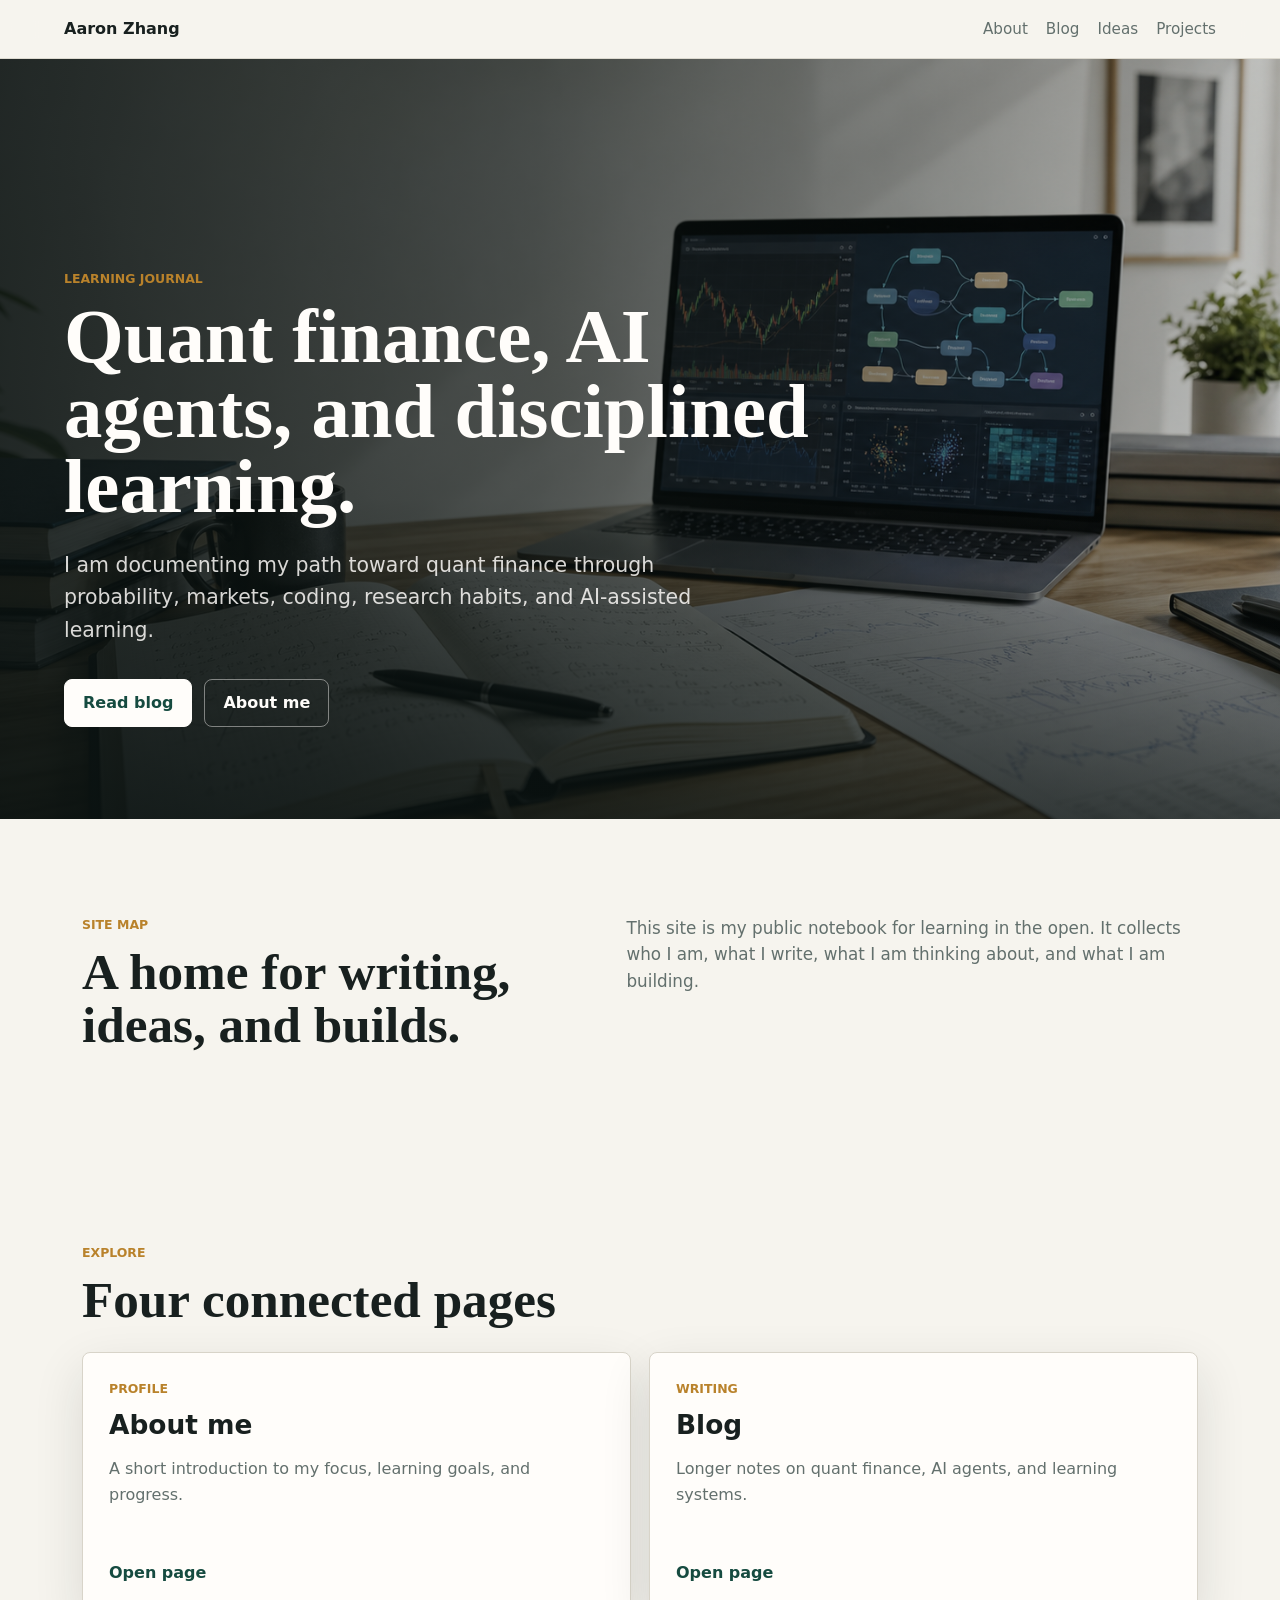
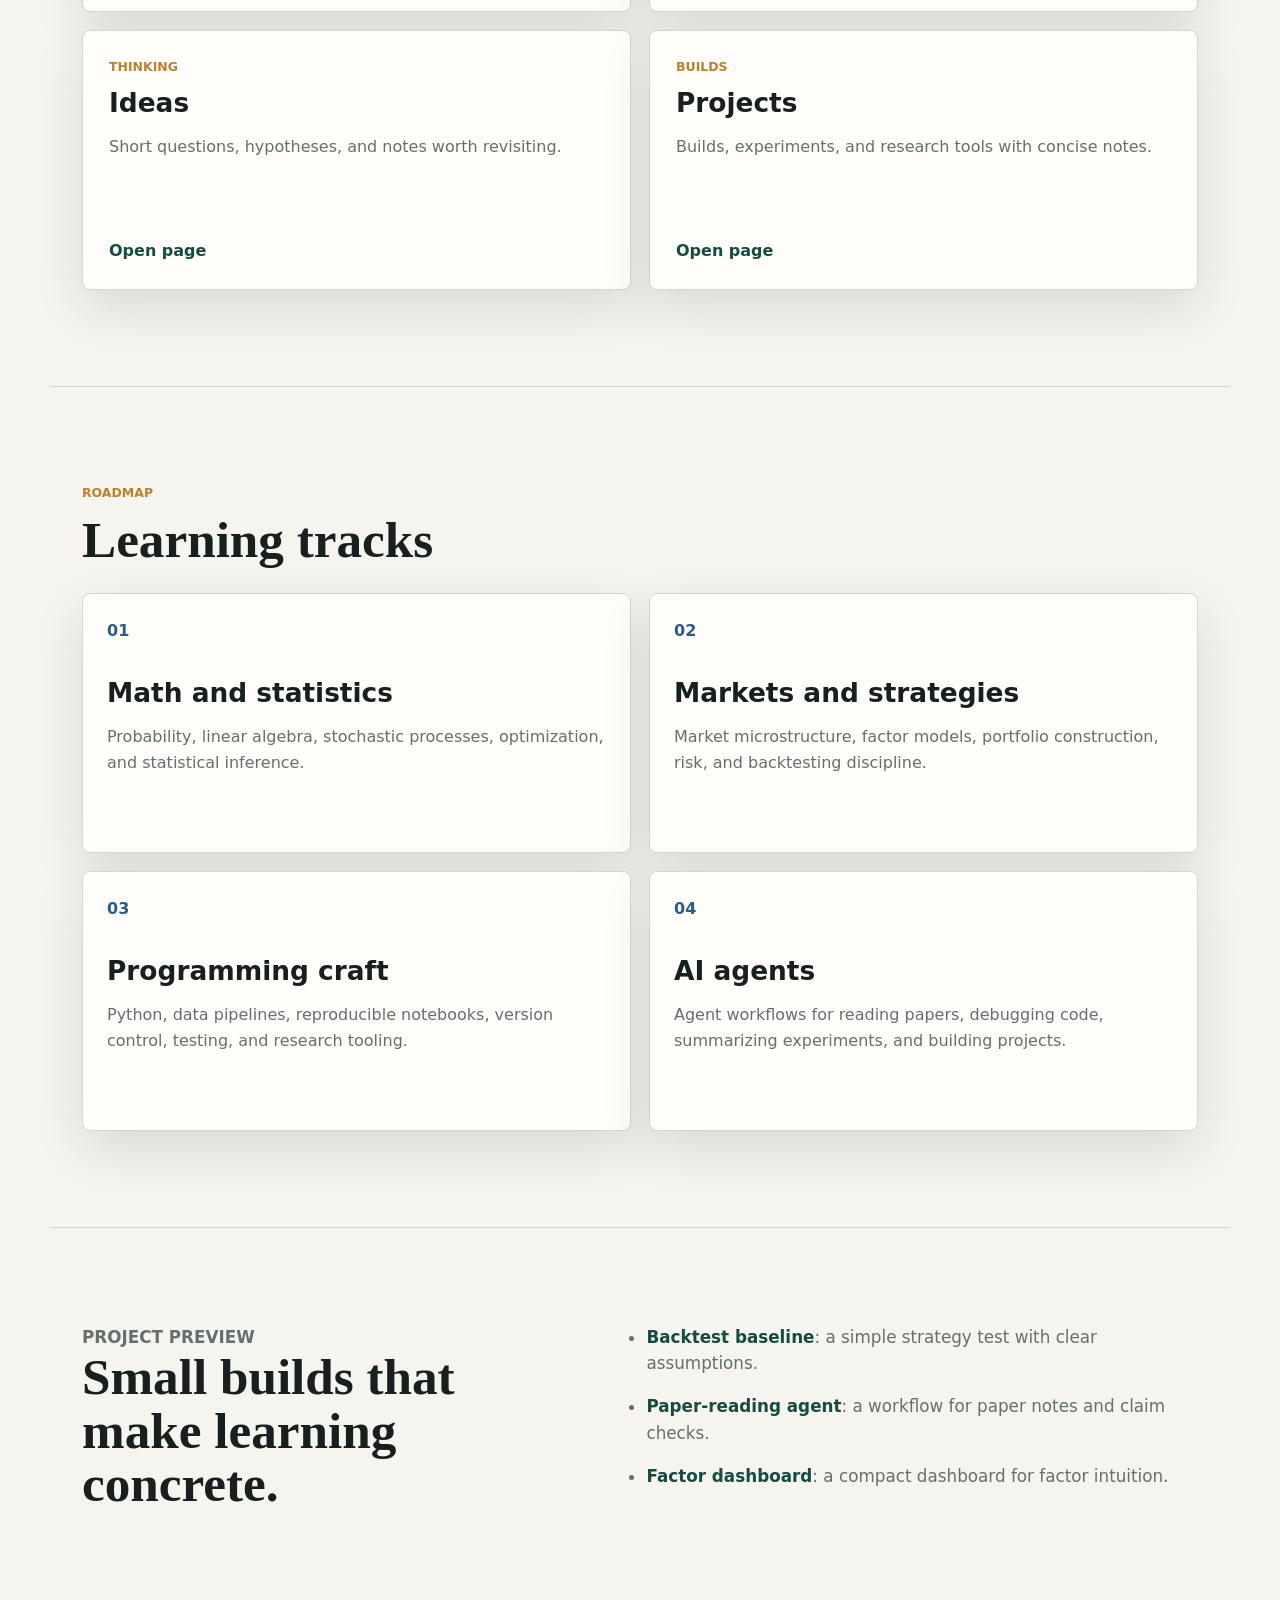
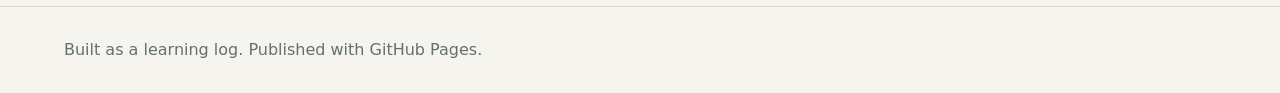
==== index.html @ 784edcb5 "first draft" ====
<!DOCTYPE html>
<html lang="en">
<head>
  <meta charset="UTF-8">
  <meta name="viewport" content="width=device-width, initial-scale=1.0">
  <title>Aaron Zhang | Quant Finance and AI Agents</title>
  <meta name="description" content="Aaron Zhang's learning journal on quant finance, machine learning, and AI agents.">
  <link rel="stylesheet" href="styles.css">
</head>
<body>
  <header class="site-header">
    <a class="brand" href="index.html">Aaron Zhang</a>
    <nav class="nav" aria-label="Main navigation">
      <a href="about/">About</a>
      <a href="blog/">Blog</a>
      <a href="ideas/">Ideas</a>
      <a href="projects/">Projects</a>
    </nav>
  </header>

  <main>
    <section class="hero">
      <img class="hero-image" src="assets/images/quant-ai-desk.png" alt="Desk with market charts, notes, and AI workflow diagrams">
      <div class="hero-overlay"></div>
      <div class="hero-content">
        <p class="eyebrow">Learning journal</p>
        <h1>Quant finance, AI agents, and disciplined learning.</h1>
        <p class="intro">
          I am documenting my path toward quant finance through probability, markets,
          coding, research habits, and AI-assisted learning.
        </p>
        <div class="hero-actions" aria-label="Primary links">
          <a class="button primary" href="blog/">Read blog</a>
          <a class="button secondary" href="about/">About me</a>
        </div>
      </div>
    </section>

    <section class="section split" id="about">
      <div>
        <p class="section-label">Site map</p>
        <h2>A home for writing, ideas, and builds.</h2>
      </div>
      <p>
        This site is my public notebook for learning in the open. It collects who I am,
        what I write, what I am thinking about, and what I am building.
      </p>
    </section>

    <section class="section" id="pages">
      <div class="section-heading">
        <p class="section-label">Explore</p>
        <h2>Four connected pages</h2>
      </div>

      <div class="post-grid">
        <article class="post-card">
          <p class="post-meta">Profile</p>
          <h3><a href="about/">About me</a></h3>
          <p>A short introduction to my focus, learning goals, and progress.</p>
          <a class="read-link" href="about/">Open page</a>
        </article>
        <article class="post-card">
          <p class="post-meta">Writing</p>
          <h3><a href="blog/">Blog</a></h3>
          <p>Longer notes on quant finance, AI agents, and learning systems.</p>
          <a class="read-link" href="blog/">Open page</a>
        </article>
        <article class="post-card">
          <p class="post-meta">Thinking</p>
          <h3><a href="ideas/">Ideas</a></h3>
          <p>Short questions, hypotheses, and notes worth revisiting.</p>
          <a class="read-link" href="ideas/">Open page</a>
        </article>
        <article class="post-card">
          <p class="post-meta">Builds</p>
          <h3><a href="projects/">Projects</a></h3>
          <p>Builds, experiments, and research tools with concise notes.</p>
          <a class="read-link" href="projects/">Open page</a>
        </article>
      </div>
    </section>

    <section class="section roadmap" id="roadmap">
      <div class="section-heading">
        <p class="section-label">Roadmap</p>
        <h2>Learning tracks</h2>
      </div>
      <div class="track-grid">
        <div class="track"><span class="track-number">01</span><h3>Math and statistics</h3><p>Probability, linear algebra, stochastic processes, optimization, and statistical inference.</p></div>
        <div class="track"><span class="track-number">02</span><h3>Markets and strategies</h3><p>Market microstructure, factor models, portfolio construction, risk, and backtesting discipline.</p></div>
        <div class="track"><span class="track-number">03</span><h3>Programming craft</h3><p>Python, data pipelines, reproducible notebooks, version control, testing, and research tooling.</p></div>
        <div class="track"><span class="track-number">04</span><h3>AI agents</h3><p>Agent workflows for reading papers, debugging code, summarizing experiments, and building projects.</p></div>
      </div>
    </section>

    <section class="section projects" id="projects-preview">
      <div>
        <p class="section-label">Project preview</p>
        <h2>Small builds that make learning concrete.</h2>
      </div>
      <ul class="project-list">
        <li><a href="projects/backtest-baseline/">Backtest baseline</a>: a simple strategy test with clear assumptions.</li>
        <li><a href="projects/paper-reading-agent/">Paper-reading agent</a>: a workflow for paper notes and claim checks.</li>
        <li><a href="projects/factor-dashboard/">Factor dashboard</a>: a compact dashboard for factor intuition.</li>
      </ul>
    </section>
  </main>

  <footer class="footer">
    <p>Built as a learning log. Published with GitHub Pages.</p>
  </footer>
</body>
</html>
---- styles.css ----
:root {
  --bg: #f6f4ee;
  --paper: #fffdfa;
  --ink: #18201f;
  --muted: #63706d;
  --line: #d8d4c9;
  --green: #1f6f5b;
  --green-dark: #164b40;
  --gold: #b9822b;
  --blue: #2d5c88;
  --shadow: 0 18px 50px rgba(24, 32, 31, 0.12);
}

* {
  box-sizing: border-box;
}

html {
  scroll-behavior: smooth;
}

body {
  margin: 0;
  background: var(--bg);
  color: var(--ink);
  font-family: Inter, ui-sans-serif, system-ui, -apple-system, BlinkMacSystemFont, "Segoe UI", sans-serif;
  line-height: 1.6;
}

a {
  color: inherit;
}

.site-header {
  position: sticky;
  top: 0;
  z-index: 10;
  display: flex;
  align-items: center;
  justify-content: space-between;
  gap: 24px;
  padding: 16px clamp(20px, 5vw, 64px);
  border-bottom: 1px solid rgba(216, 212, 201, 0.8);
  background: rgba(246, 244, 238, 0.88);
  backdrop-filter: blur(16px);
}

.brand {
  color: var(--ink);
  font-weight: 760;
  text-decoration: none;
}

.nav {
  display: flex;
  flex-wrap: wrap;
  gap: 18px;
  color: var(--muted);
  font-size: 0.95rem;
}

.nav a {
  text-decoration: none;
}

.nav a:hover,
.read-link:hover,
.post-card h3 a:hover,
.project-list a:hover {
  color: var(--green);
}

.hero {
  position: relative;
  min-height: min(760px, calc(100vh - 56px));
  overflow: hidden;
  display: grid;
  align-items: end;
  padding: clamp(48px, 8vw, 92px) clamp(20px, 5vw, 64px);
}

.hero-image,
.hero-overlay {
  position: absolute;
  inset: 0;
  width: 100%;
  height: 100%;
}

.hero-image {
  object-fit: cover;
}

.hero-overlay {
  background:
    linear-gradient(90deg, rgba(10, 18, 17, 0.86) 0%, rgba(10, 18, 17, 0.68) 42%, rgba(10, 18, 17, 0.22) 100%),
    linear-gradient(0deg, rgba(10, 18, 17, 0.68), transparent 42%);
}

.hero-content {
  position: relative;
  max-width: 830px;
  color: #fffdfa;
}

.eyebrow,
.section-label,
.post-meta {
  margin: 0 0 10px;
  color: var(--gold);
  font-size: 0.78rem;
  font-weight: 800;
  letter-spacing: 0;
  text-transform: uppercase;
}

.hero h1 {
  max-width: 800px;
  margin: 0;
  font-family: Georgia, "Times New Roman", serif;
  font-size: clamp(2.5rem, 6vw, 5.6rem);
  line-height: 0.98;
  font-weight: 680;
}

.intro {
  max-width: 660px;
  margin: 24px 0 0;
  color: rgba(255, 253, 250, 0.84);
  font-size: clamp(1.04rem, 1.8vw, 1.28rem);
}

.hero-actions {
  display: flex;
  flex-wrap: wrap;
  gap: 12px;
  margin-top: 32px;
}

.button {
  display: inline-flex;
  align-items: center;
  justify-content: center;
  min-height: 44px;
  padding: 10px 18px;
  border: 1px solid rgba(255, 253, 250, 0.44);
  border-radius: 8px;
  font-weight: 760;
  text-decoration: none;
}

.button.primary {
  border-color: #fffdfa;
  background: #fffdfa;
  color: var(--green-dark);
}

.button.secondary {
  color: #fffdfa;
}

.section {
  max-width: 1180px;
  margin: 0 auto;
  padding: clamp(56px, 8vw, 96px) clamp(20px, 5vw, 32px);
}

.split,
.projects {
  display: grid;
  grid-template-columns: minmax(0, 0.9fr) minmax(280px, 1.1fr);
  gap: clamp(28px, 6vw, 80px);
  align-items: start;
}

.section h2 {
  margin: 0;
  max-width: 760px;
  font-family: Georgia, "Times New Roman", serif;
  font-size: clamp(2rem, 4vw, 3.5rem);
  line-height: 1.04;
}

.section-heading {
  margin-bottom: 26px;
}

.split > p,
.projects p,
.project-list {
  margin: 0;
  color: var(--muted);
  font-size: 1.05rem;
}

.post-grid,
.track-grid {
  display: grid;
  grid-template-columns: repeat(2, minmax(0, 1fr));
  gap: 18px;
}

.post-card,
.track {
  min-height: 260px;
  border: 1px solid var(--line);
  border-radius: 8px;
  background: var(--paper);
  box-shadow: var(--shadow);
}

.post-card {
  display: flex;
  flex-direction: column;
  padding: 26px;
}

.post-card h3,
.track h3 {
  margin: 0;
  font-size: clamp(1.3rem, 2.2vw, 1.65rem);
  line-height: 1.18;
}

.post-card h3 a {
  text-decoration: none;
}

.post-card p:not(.post-meta),
.track p {
  color: var(--muted);
}

.post-card p:not(.post-meta) {
  margin: 16px 0 24px;
}

.read-link {
  margin-top: auto;
  color: var(--green-dark);
  font-weight: 760;
  text-decoration: none;
}

.roadmap {
  border-top: 1px solid var(--line);
  border-bottom: 1px solid var(--line);
}

.track {
  padding: 24px;
}

.track-number {
  display: block;
  margin-bottom: 34px;
  color: var(--blue);
  font-weight: 850;
}

.project-list {
  display: grid;
  gap: 16px;
  padding-left: 20px;
}

.project-list a {
  color: var(--green-dark);
  font-weight: 760;
  text-decoration: none;
}

.footer {
  padding: 30px clamp(20px, 5vw, 64px);
  border-top: 1px solid var(--line);
  color: var(--muted);
}

.footer p {
  margin: 0;
}

.post-page {
  max-width: 860px;
  margin: 0 auto;
  padding: clamp(48px, 8vw, 88px) clamp(20px, 5vw, 32px);
}

.post-page header {
  padding-bottom: 28px;
  border-bottom: 1px solid var(--line);
}

.post-page h1 {
  margin: 0;
  font-family: Georgia, "Times New Roman", serif;
  font-size: clamp(2.35rem, 6vw, 4.8rem);
  line-height: 1;
}

.post-page article {
  padding-top: 34px;
}

.post-page h2 {
  margin-top: 42px;
  font-size: 1.55rem;
  line-height: 1.2;
}

.post-page p,
.post-page li {
  color: #38423f;
  font-size: 1.06rem;
}

.post-page a {
  color: var(--green-dark);
  font-weight: 720;
}

.back-link {
  display: inline-block;
  margin-bottom: 28px;
  color: var(--green-dark);
  font-weight: 760;
  text-decoration: none;
}

.page-shell {
  padding-bottom: clamp(24px, 5vw, 48px);
}

.page-hero {
  max-width: 1180px;
  margin: 0 auto;
  padding: clamp(56px, 8vw, 96px) clamp(20px, 5vw, 32px) clamp(20px, 4vw, 36px);
}

.page-hero h1 {
  max-width: 900px;
  margin: 0;
  font-family: Georgia, "Times New Roman", serif;
  font-size: clamp(2.5rem, 6vw, 5.4rem);
  line-height: 1;
  font-weight: 680;
}

.intro.dark {
  color: var(--muted);
}

.section.compact {
  padding-top: clamp(28px, 5vw, 56px);
}

.idea-list {
  display: grid;
  gap: 18px;
}

.idea-item {
  border-top: 1px solid var(--line);
  padding: 28px 0 10px;
}

.idea-item h2 {
  max-width: 900px;
  font-size: clamp(1.55rem, 3vw, 2.5rem);
}

.idea-item p:not(.post-meta) {
  max-width: 760px;
  margin: 14px 0 0;
  color: var(--muted);
  font-size: 1.05rem;
}

@media (max-width: 760px) {
  .site-header {
    align-items: flex-start;
    flex-direction: column;
    gap: 8px;
  }

  .hero {
    min-height: 720px;
    padding-top: 80px;
  }

  .hero-overlay {
    background:
      linear-gradient(90deg, rgba(10, 18, 17, 0.88), rgba(10, 18, 17, 0.6)),
      linear-gradient(0deg, rgba(10, 18, 17, 0.7), transparent 48%);
  }

  .split,
  .projects,
  .post-grid,
  .track-grid {
    grid-template-columns: 1fr;
  }

  .post-card,
  .track {
    min-height: auto;
  }
}
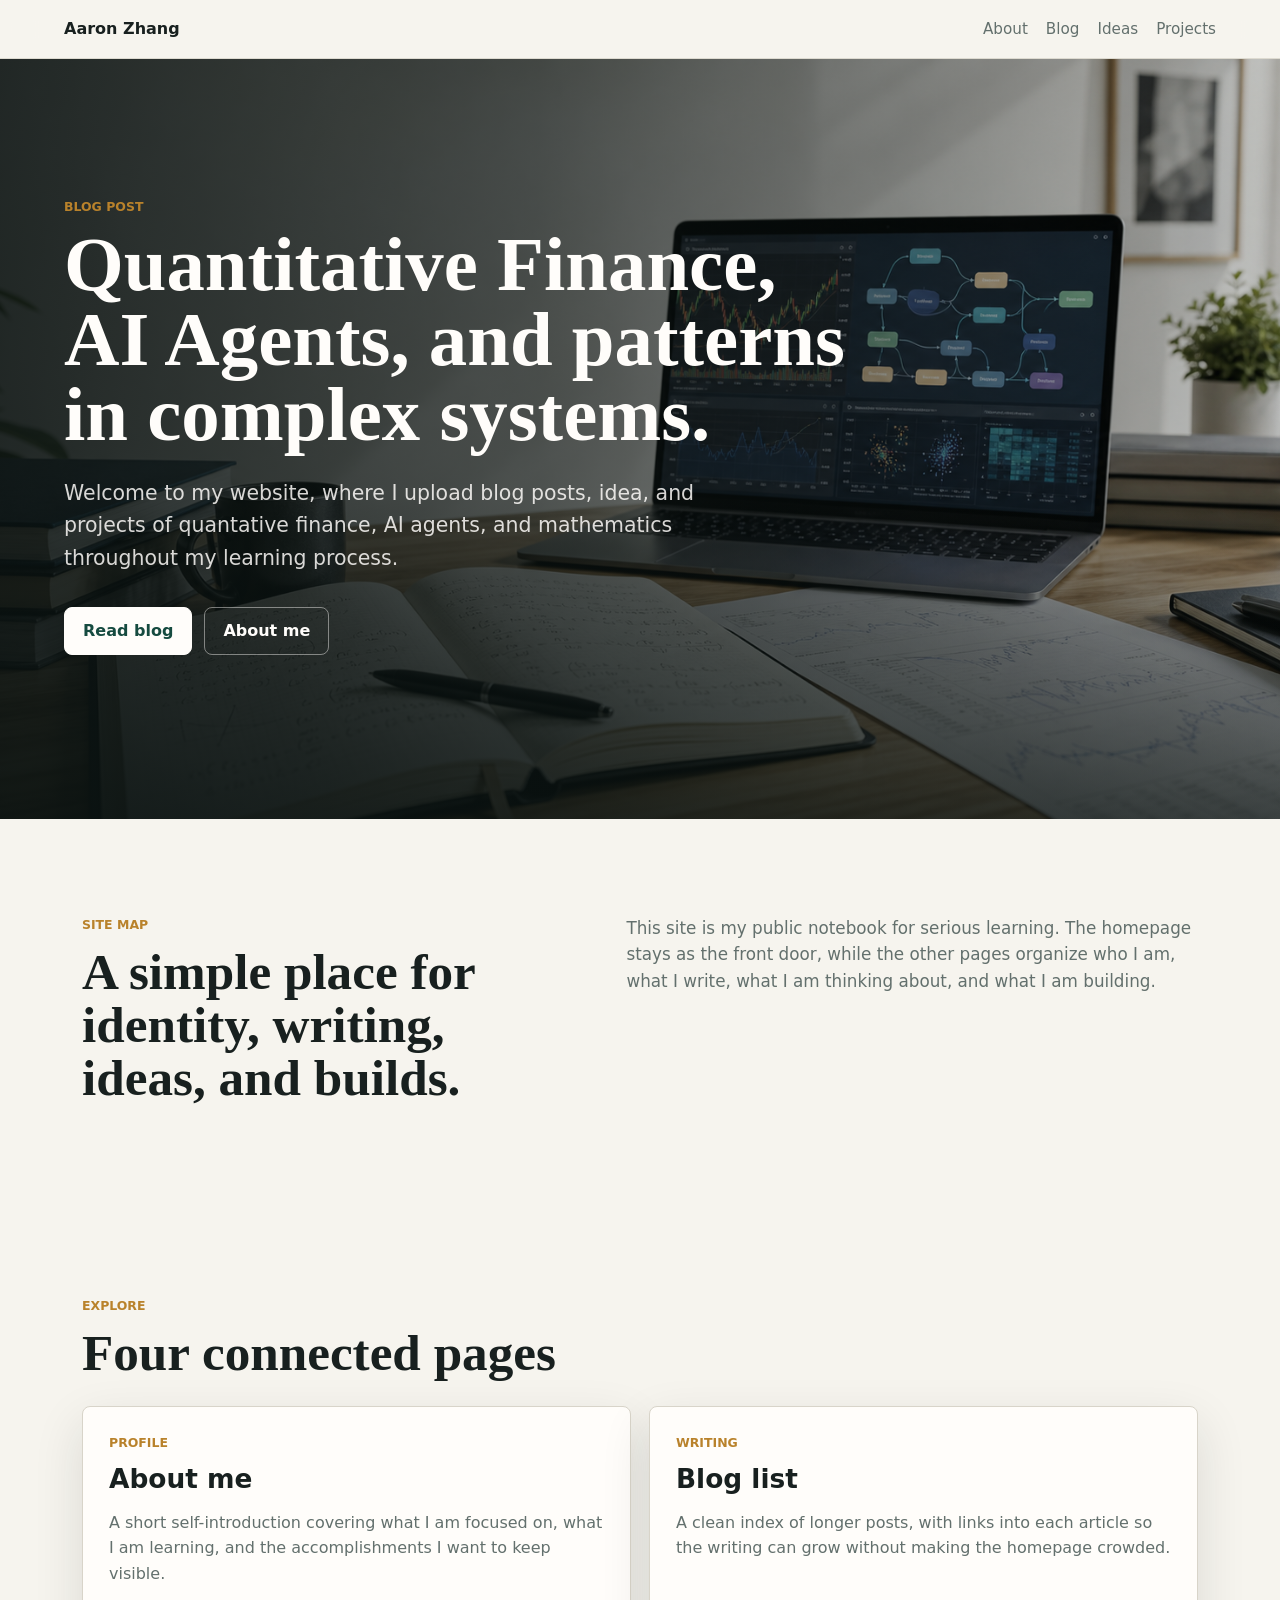
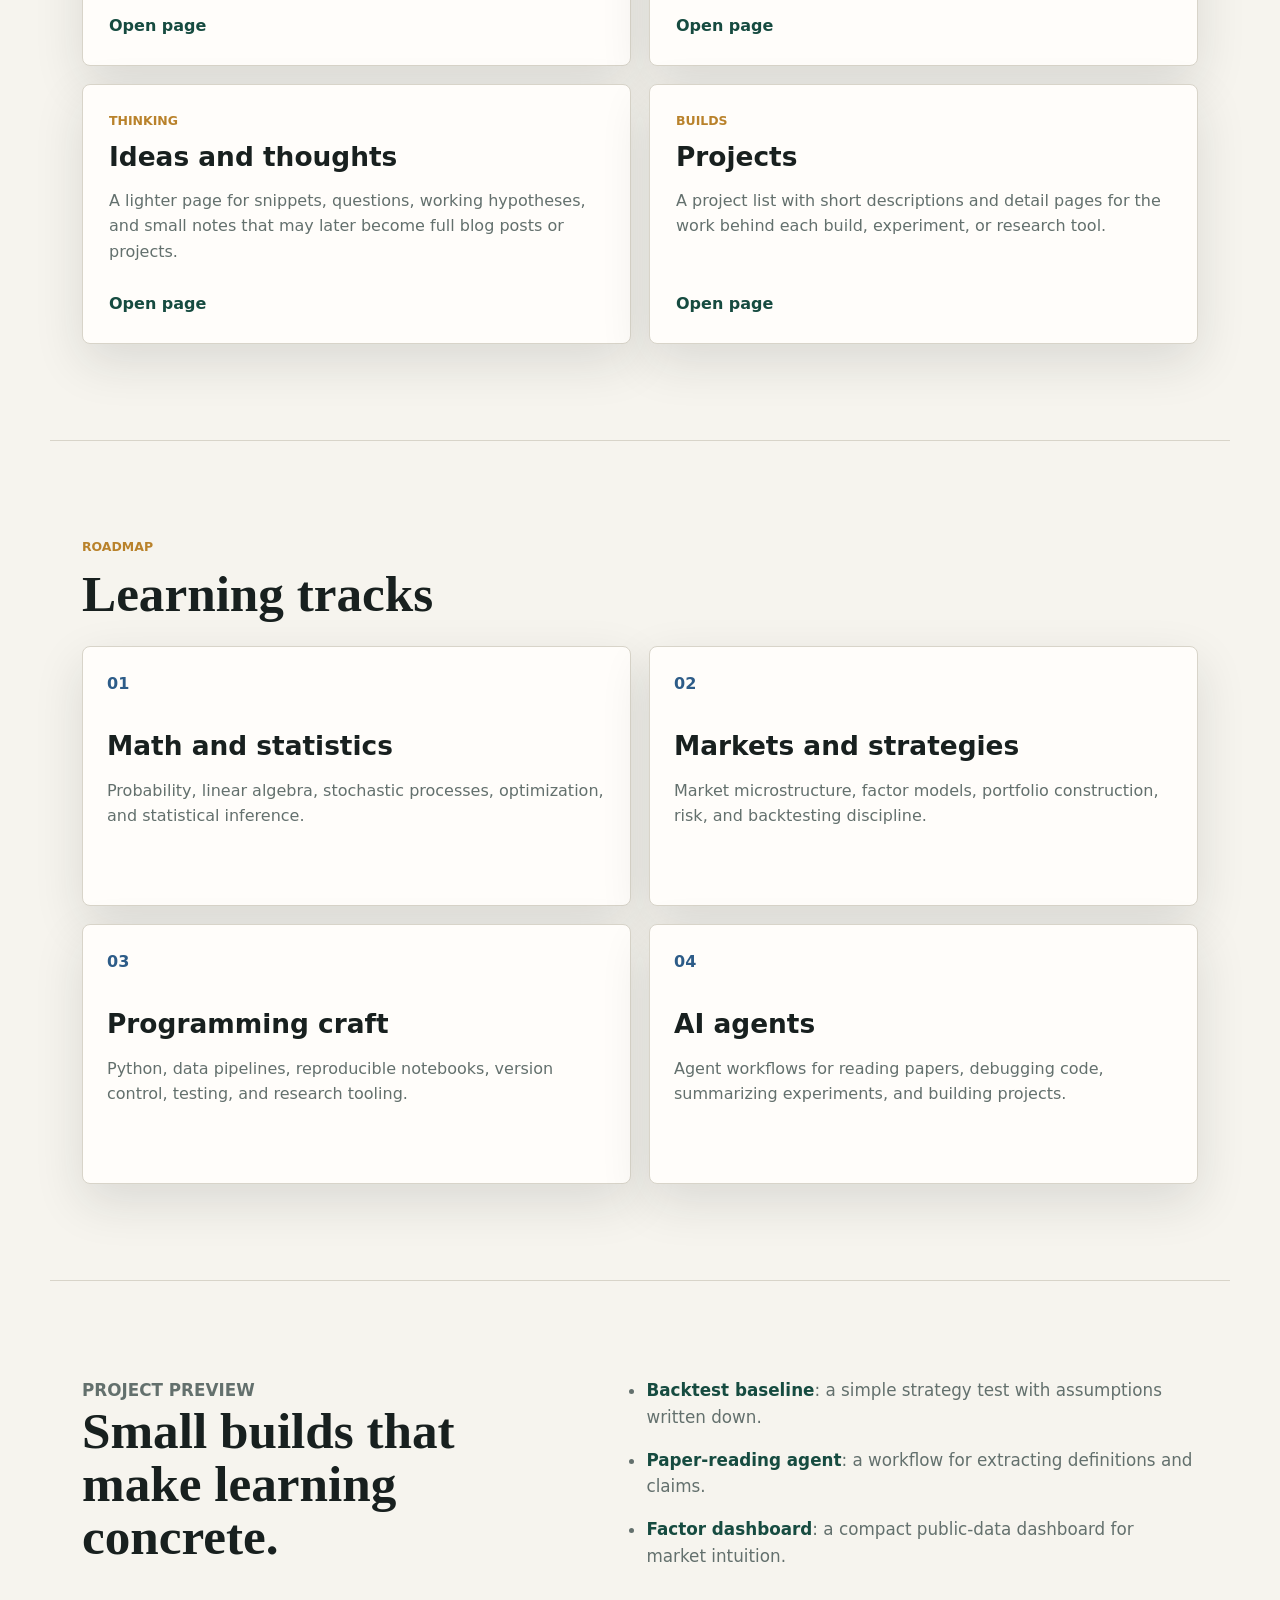
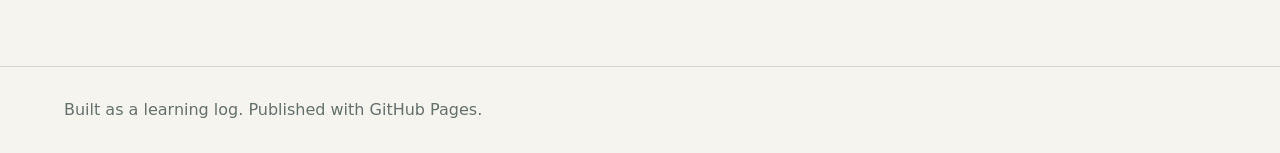
==== commit d29862bb: "change index" ====
--- a/index.html
+++ b/index.html
@@ -4,7 +4,7 @@
   <meta charset="UTF-8">
   <meta name="viewport" content="width=device-width, initial-scale=1.0">
   <title>Aaron Zhang | Quant Finance and AI Agents</title>
-  <meta name="description" content="Aaron Zhang's learning journal on quant finance, machine learning, and AI agents.">
+  <meta name="description" content="A ">
   <link rel="stylesheet" href="styles.css">
 </head>
 <body>
@@ -23,27 +23,27 @@
       <img class="hero-image" src="assets/images/quant-ai-desk.png" alt="Desk with market charts, notes, and AI workflow diagrams">
       <div class="hero-overlay"></div>
       <div class="hero-content">
-        <p class="eyebrow">Learning journal</p>
-        <h1>Quant finance, AI agents, and disciplined learning.</h1>
+        <p class="eyebrow">Blog Post</p>
+        <h1>Quantitative Finance, AI Agents, and patterns in complex systems.</h1>
         <p class="intro">
-          I am documenting my path toward quant finance through probability, markets,
-          coding, research habits, and AI-assisted learning.
+          Welcome to my website, where I upload blog posts, idea, and projects of quantative finance, AI agents, and mathematics throughout my learning process.
         </p>
         <div class="hero-actions" aria-label="Primary links">
           <a class="button primary" href="blog/">Read blog</a>
           <a class="button secondary" href="about/">About me</a>
         </div>
-      </div>
+      </div>`
     </section>
 
     <section class="section split" id="about">
       <div>
         <p class="section-label">Site map</p>
-        <h2>A home for writing, ideas, and builds.</h2>
+        <h2>A simple place for identity, writing, ideas, and builds.</h2>
       </div>
       <p>
-        This site is my public notebook for learning in the open. It collects who I am,
-        what I write, what I am thinking about, and what I am building.
+        This site is my public notebook for serious learning. The homepage stays as the
+        front door, while the other pages organize who I am, what I write, what I am
+        thinking about, and what I am building.
       </p>
     </section>
 
@@ -57,25 +57,25 @@
         <article class="post-card">
           <p class="post-meta">Profile</p>
           <h3><a href="about/">About me</a></h3>
-          <p>A short introduction to my focus, learning goals, and progress.</p>
+          <p>A short self-introduction covering what I am focused on, what I am learning, and the accomplishments I want to keep visible.</p>
           <a class="read-link" href="about/">Open page</a>
         </article>
         <article class="post-card">
           <p class="post-meta">Writing</p>
-          <h3><a href="blog/">Blog</a></h3>
-          <p>Longer notes on quant finance, AI agents, and learning systems.</p>
+          <h3><a href="blog/">Blog list</a></h3>
+          <p>A clean index of longer posts, with links into each article so the writing can grow without making the homepage crowded.</p>
           <a class="read-link" href="blog/">Open page</a>
         </article>
         <article class="post-card">
           <p class="post-meta">Thinking</p>
-          <h3><a href="ideas/">Ideas</a></h3>
-          <p>Short questions, hypotheses, and notes worth revisiting.</p>
+          <h3><a href="ideas/">Ideas and thoughts</a></h3>
+          <p>A lighter page for snippets, questions, working hypotheses, and small notes that may later become full blog posts or projects.</p>
           <a class="read-link" href="ideas/">Open page</a>
         </article>
         <article class="post-card">
           <p class="post-meta">Builds</p>
           <h3><a href="projects/">Projects</a></h3>
-          <p>Builds, experiments, and research tools with concise notes.</p>
+          <p>A project list with short descriptions and detail pages for the work behind each build, experiment, or research tool.</p>
           <a class="read-link" href="projects/">Open page</a>
         </article>
       </div>
@@ -100,9 +100,9 @@
         <h2>Small builds that make learning concrete.</h2>
       </div>
       <ul class="project-list">
-        <li><a href="projects/backtest-baseline/">Backtest baseline</a>: a simple strategy test with clear assumptions.</li>
-        <li><a href="projects/paper-reading-agent/">Paper-reading agent</a>: a workflow for paper notes and claim checks.</li>
-        <li><a href="projects/factor-dashboard/">Factor dashboard</a>: a compact dashboard for factor intuition.</li>
+        <li><a href="projects/backtest-baseline/">Backtest baseline</a>: a simple strategy test with assumptions written down.</li>
+        <li><a href="projects/paper-reading-agent/">Paper-reading agent</a>: a workflow for extracting definitions and claims.</li>
+        <li><a href="projects/factor-dashboard/">Factor dashboard</a>: a compact public-data dashboard for market intuition.</li>
       </ul>
     </section>
   </main>
